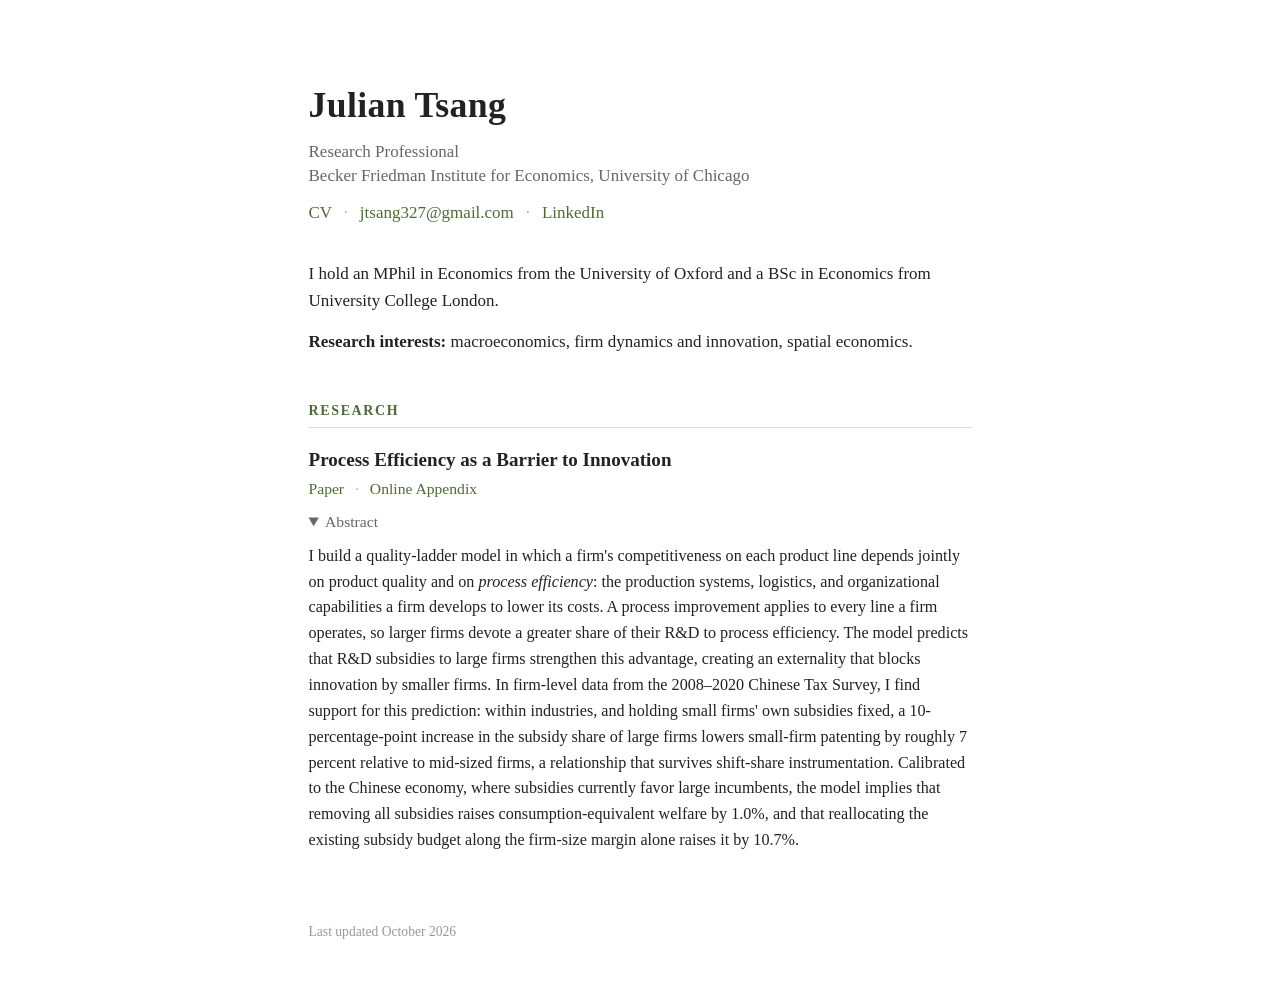
==== index.html @ 260d59ca "Initial personal website Co-Authored-By: Claude Opus 5.5 <noreply@anthropic.com>" ====
<!DOCTYPE html>
<html lang="en">
<head>
  <meta charset="utf-8">
  <meta name="viewport" content="width=device-width, initial-scale=1">
  <title>Julian Tsang</title>
  <meta name="description" content="Julian Tsang, Research Professional at the Becker Friedman Institute, University of Chicago.">
  <link rel="stylesheet" href="style.css">
</head>
<body>
  <main>
    <header>
      <h1>Julian Tsang</h1>
      <p class="position">Research Professional<br>
        Becker Friedman Institute for Economics, University of Chicago</p>
      <p class="links">
        <a href="files/Tsang_CV.pdf">CV</a>
        <span class="sep">&middot;</span>
        <a href="mailto:jtsang327@gmail.com">jtsang327@gmail.com</a>
        <span class="sep">&middot;</span>
        <a href="https://www.linkedin.com/in/julianhltsang/">LinkedIn</a>
      </p>
    </header>

    <section class="about">
      <p>I hold an MPhil in Economics from the University of Oxford and a BSc in Economics from University College London.</p>
      <p><span class="label">Research interests:</span> macroeconomics, firm dynamics and innovation, spatial economics.</p>
    </section>

    <section>
      <h2>Research</h2>
      <article class="paper">
        <h3><a href="files/Tsang_Process_Efficiency.pdf">Process Efficiency as a Barrier to Innovation</a></h3>
        <p class="paper-links">
          <a href="files/Tsang_Process_Efficiency.pdf">Paper</a>
          <span class="sep">&middot;</span>
          <a href="files/Tsang_Process_Efficiency_Online_Appendix.pdf">Online Appendix</a>
        </p>
        <details open>
          <summary>Abstract</summary>
          <p>I build a quality-ladder model in which a firm's competitiveness on each product line depends jointly on product quality and on <em>process efficiency</em>: the production systems, logistics, and organizational capabilities a firm develops to lower its costs. A process improvement applies to every line a firm operates, so larger firms devote a greater share of their R&amp;D to process efficiency. The model predicts that R&amp;D subsidies to large firms strengthen this advantage, creating an externality that blocks innovation by smaller firms. In firm-level data from the 2008&ndash;2020 Chinese Tax Survey, I find support for this prediction: within industries, and holding small firms' own subsidies fixed, a 10-percentage-point increase in the subsidy share of large firms lowers small-firm patenting by roughly 7 percent relative to mid-sized firms, a relationship that survives shift-share instrumentation. Calibrated to the Chinese economy, where subsidies currently favor large incumbents, the model implies that removing all subsidies raises consumption-equivalent welfare by 1.0%, and that reallocating the existing subsidy budget along the firm-size margin alone raises it by 10.7%.</p>
        </details>
      </article>
    </section>

    <footer>
      <p>Last updated October 2026</p>
    </footer>
  </main>
</body>
</html>
---- style.css ----
:root {
  --text: #222;
  --muted: #666;
  --rule: #ddd;
  --accent: #4f6b34;        /* darker shade of the sage green used for links in the paper */
  --accent-hover: #34481f;
}

* { box-sizing: border-box; }

html { font-size: 17px; }

body {
  margin: 0;
  color: var(--text);
  background: #fff;
  font-family: Charter, "Bitstream Charter", "Iowan Old Style", "Sitka Text", Cambria, Georgia, serif;
  line-height: 1.6;
  -webkit-font-smoothing: antialiased;
}

main {
  max-width: 42rem;
  margin: 0 auto;
  padding: 4.5rem 1.5rem 3rem;
}

a {
  color: var(--accent);
  text-decoration: none;
}
a:hover {
  color: var(--accent-hover);
  text-decoration: underline;
  text-underline-offset: 2px;
}

/* header */
h1 {
  margin: 0 0 0.35rem;
  font-size: 2.1rem;
  font-weight: 600;
  letter-spacing: 0.01em;
}
.position {
  margin: 0 0 0.6rem;
  color: var(--muted);
  line-height: 1.45;
}
.links { margin: 0; }
.sep {
  margin: 0 0.45em;
  color: #aaa;
}

/* sections */
section { margin-top: 2.6rem; }
.about { margin-top: 2rem; }
.about p { margin: 0 0 0.8rem; }
.label { font-weight: 600; }

h2 {
  margin: 0 0 1.1rem;
  padding-bottom: 0.3rem;
  border-bottom: 1px solid var(--rule);
  font-size: 0.82rem;
  font-weight: 600;
  letter-spacing: 0.12em;
  text-transform: uppercase;
  color: var(--accent);
}

/* paper entry */
.paper h3 {
  margin: 0 0 0.2rem;
  font-size: 1.12rem;
  font-weight: 600;
  line-height: 1.35;
}
.paper h3 a { color: var(--text); }
.paper h3 a:hover { color: var(--accent); }

.paper-links {
  margin: 0 0 0.5rem;
  font-size: 0.92rem;
}

details { font-size: 0.95rem; }
summary {
  cursor: pointer;
  color: var(--muted);
  font-size: 0.92rem;
  width: max-content;
}
summary:hover { color: var(--text); }
details p {
  margin: 0.5rem 0 0;
}

/* footer */
footer {
  margin-top: 4rem;
  font-size: 0.8rem;
  color: #999;
}

@media (max-width: 540px) {
  html { font-size: 16px; }
  main { padding-top: 2.5rem; }
}
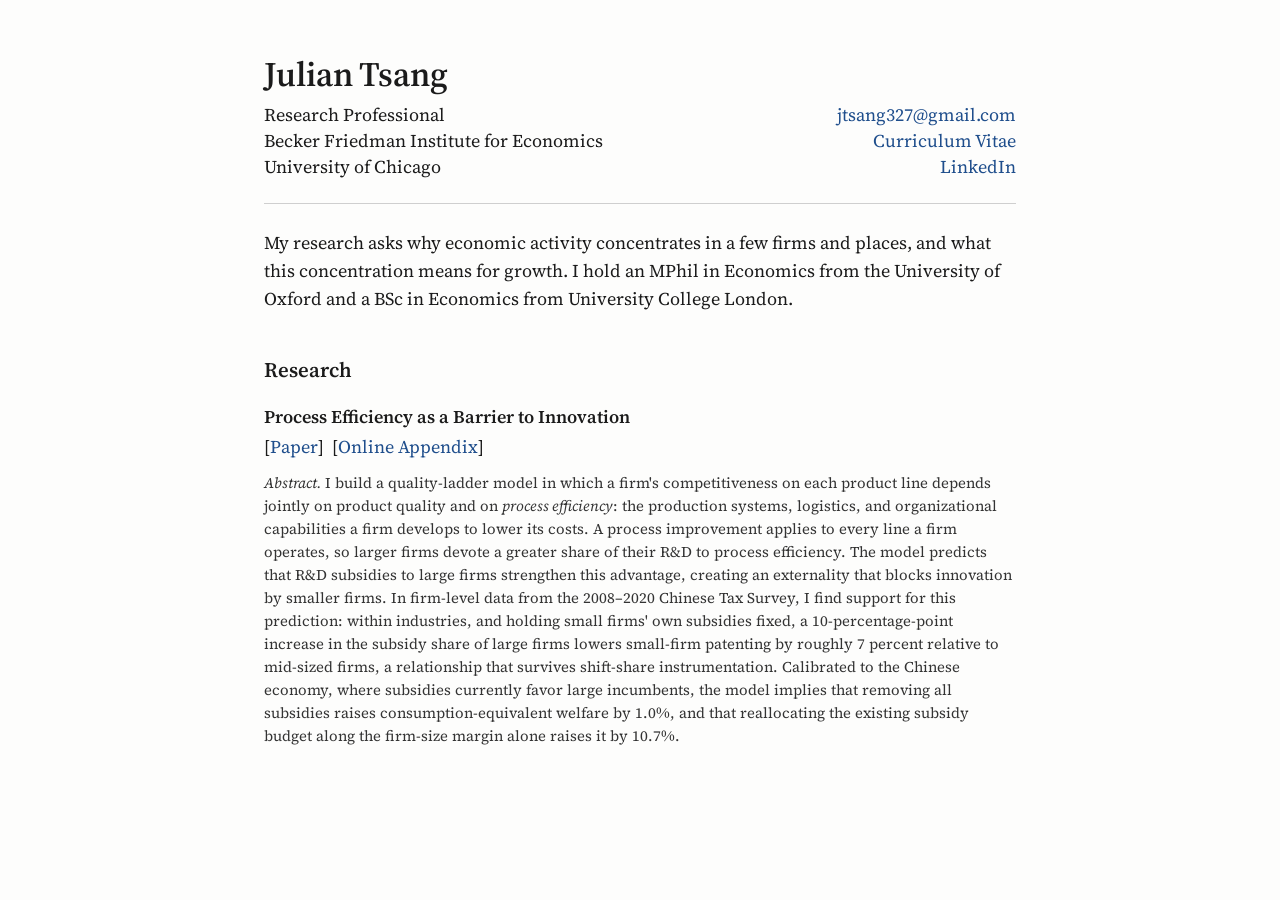
==== commit d2be9f79: "Redesign layout: two-column header, plainer typography Co-Authored-By: Claude Opus 5.5 <noreply@anth" ====
--- a/index.html
+++ b/index.html
@@ -4,48 +4,39 @@
   <meta charset="utf-8">
   <meta name="viewport" content="width=device-width, initial-scale=1">
   <title>Julian Tsang</title>
-  <meta name="description" content="Julian Tsang, Research Professional at the Becker Friedman Institute, University of Chicago.">
+  <meta name="description" content="Julian Tsang, Research Professional at the Becker Friedman Institute for Economics, University of Chicago.">
+  <link rel="preconnect" href="https://fonts.googleapis.com">
+  <link rel="preconnect" href="https://fonts.gstatic.com" crossorigin>
+  <link href="https://fonts.googleapis.com/css2?family=Source+Serif+4:ital,opsz,wght@0,8..60,400;0,8..60,600;1,8..60,400&display=swap" rel="stylesheet">
   <link rel="stylesheet" href="style.css">
 </head>
 <body>
-  <main>
-    <header>
-      <h1>Julian Tsang</h1>
-      <p class="position">Research Professional<br>
-        Becker Friedman Institute for Economics, University of Chicago</p>
-      <p class="links">
-        <a href="files/Tsang_CV.pdf">CV</a>
-        <span class="sep">&middot;</span>
-        <a href="mailto:jtsang327@gmail.com">jtsang327@gmail.com</a>
-        <span class="sep">&middot;</span>
-        <a href="https://www.linkedin.com/in/julianhltsang/">LinkedIn</a>
-      </p>
-    </header>
 
-    <section class="about">
-      <p>I hold an MPhil in Economics from the University of Oxford and a BSc in Economics from University College London.</p>
-      <p><span class="label">Research interests:</span> macroeconomics, firm dynamics and innovation, spatial economics.</p>
-    </section>
+<header>
+  <div class="who">
+    <h1>Julian Tsang</h1>
+    <p>Research Professional<br>
+       Becker Friedman Institute for Economics<br>
+       University of Chicago</p>
+  </div>
+  <div class="contact">
+    <p><a href="mailto:jtsang327@gmail.com">jtsang327@gmail.com</a><br>
+       <a href="files/Tsang_CV.pdf">Curriculum Vitae</a><br>
+       <a href="https://www.linkedin.com/in/julianhltsang/">LinkedIn</a></p>
+  </div>
+</header>
 
-    <section>
-      <h2>Research</h2>
-      <article class="paper">
-        <h3><a href="files/Tsang_Process_Efficiency.pdf">Process Efficiency as a Barrier to Innovation</a></h3>
-        <p class="paper-links">
-          <a href="files/Tsang_Process_Efficiency.pdf">Paper</a>
-          <span class="sep">&middot;</span>
-          <a href="files/Tsang_Process_Efficiency_Online_Appendix.pdf">Online Appendix</a>
-        </p>
-        <details open>
-          <summary>Abstract</summary>
-          <p>I build a quality-ladder model in which a firm's competitiveness on each product line depends jointly on product quality and on <em>process efficiency</em>: the production systems, logistics, and organizational capabilities a firm develops to lower its costs. A process improvement applies to every line a firm operates, so larger firms devote a greater share of their R&amp;D to process efficiency. The model predicts that R&amp;D subsidies to large firms strengthen this advantage, creating an externality that blocks innovation by smaller firms. In firm-level data from the 2008&ndash;2020 Chinese Tax Survey, I find support for this prediction: within industries, and holding small firms' own subsidies fixed, a 10-percentage-point increase in the subsidy share of large firms lowers small-firm patenting by roughly 7 percent relative to mid-sized firms, a relationship that survives shift-share instrumentation. Calibrated to the Chinese economy, where subsidies currently favor large incumbents, the model implies that removing all subsidies raises consumption-equivalent welfare by 1.0%, and that reallocating the existing subsidy budget along the firm-size margin alone raises it by 10.7%.</p>
-        </details>
-      </article>
-    </section>
+<main>
+  <p>My research asks why economic activity concentrates in a few firms and places, and what this concentration means for growth. I hold an MPhil in Economics from the University of Oxford and a BSc in Economics from University College London.</p>
 
-    <footer>
-      <p>Last updated October 2026</p>
-    </footer>
-  </main>
+  <h2>Research</h2>
+
+  <div class="paper">
+    <p class="title">Process Efficiency as a Barrier to Innovation</p>
+    <p class="links">[<a href="files/Tsang_Process_Efficiency.pdf">Paper</a>]&nbsp; [<a href="files/Tsang_Process_Efficiency_Online_Appendix.pdf">Online Appendix</a>]</p>
+    <p class="abstract"><span class="runin">Abstract.</span> I build a quality-ladder model in which a firm's competitiveness on each product line depends jointly on product quality and on <i>process efficiency</i>: the production systems, logistics, and organizational capabilities a firm develops to lower its costs. A process improvement applies to every line a firm operates, so larger firms devote a greater share of their R&amp;D to process efficiency. The model predicts that R&amp;D subsidies to large firms strengthen this advantage, creating an externality that blocks innovation by smaller firms. In firm-level data from the 2008&ndash;2020 Chinese Tax Survey, I find support for this prediction: within industries, and holding small firms' own subsidies fixed, a 10-percentage-point increase in the subsidy share of large firms lowers small-firm patenting by roughly 7 percent relative to mid-sized firms, a relationship that survives shift-share instrumentation. Calibrated to the Chinese economy, where subsidies currently favor large incumbents, the model implies that removing all subsidies raises consumption-equivalent welfare by 1.0%, and that reallocating the existing subsidy budget along the firm-size margin alone raises it by 10.7%.</p>
+  </div>
+</main>
+
 </body>
 </html>
--- a/style.css
+++ b/style.css
@@ -1,110 +1,87 @@
-:root {
-  --text: #222;
-  --muted: #666;
-  --rule: #ddd;
-  --accent: #4f6b34;        /* darker shade of the sage green used for links in the paper */
-  --accent-hover: #34481f;
+body {
+  margin: 0 auto;
+  max-width: 47rem;
+  padding: 3.5rem 1.75rem 4rem;
+  color: #1b1b1b;
+  background: #fdfdfc;
+  font-family: "Source Serif 4", Charter, Georgia, serif;
+  font-size: 18px;
+  line-height: 1.55;
 }
 
-* { box-sizing: border-box; }
+a {
+  color: #1f4e8c;
+  text-decoration: none;
+}
+a:hover {
+  text-decoration: underline;
+  text-decoration-thickness: 1px;
+  text-underline-offset: 3px;
+}
 
-html { font-size: 17px; }
-
-body {
+/* header: name and affiliation on the left, contact on the right */
+header {
+  display: flex;
+  justify-content: space-between;
+  align-items: flex-end;
+  gap: 2rem;
+  padding-bottom: 1.4rem;
+  border-bottom: 1px solid #cfcfcf;
+}
+h1 {
+  margin: 0 0 0.5rem;
+  font-size: 2.15rem;
+  font-weight: 600;
+  line-height: 1.1;
+}
+header p {
   margin: 0;
-  color: var(--text);
-  background: #fff;
-  font-family: Charter, "Bitstream Charter", "Iowan Old Style", "Sitka Text", Cambria, Georgia, serif;
-  line-height: 1.6;
-  -webkit-font-smoothing: antialiased;
+  line-height: 1.45;
+}
+.contact {
+  text-align: right;
 }
 
 main {
-  max-width: 42rem;
-  margin: 0 auto;
-  padding: 4.5rem 1.5rem 3rem;
+  padding-top: 1.6rem;
+}
+main > p {
+  margin: 0;
 }
 
-a {
-  color: var(--accent);
-  text-decoration: none;
-}
-a:hover {
-  color: var(--accent-hover);
-  text-decoration: underline;
-  text-underline-offset: 2px;
+h2 {
+  margin: 2.6rem 0 1rem;
+  font-size: 1.3rem;
+  font-weight: 600;
 }
 
-/* header */
-h1 {
-  margin: 0 0 0.35rem;
-  font-size: 2.1rem;
+.paper .title {
+  margin: 0;
   font-weight: 600;
-  letter-spacing: 0.01em;
 }
-.position {
-  margin: 0 0 0.6rem;
-  color: var(--muted);
-  line-height: 1.45;
+.paper .links {
+  margin: 0.15rem 0 0.7rem;
 }
-.links { margin: 0; }
-.sep {
-  margin: 0 0.45em;
-  color: #aaa;
+.paper .abstract {
+  margin: 0;
+  font-size: 0.93rem;
+  line-height: 1.55;
+  color: #333;
+}
+.runin {
+  font-style: italic;
 }
 
-/* sections */
-section { margin-top: 2.6rem; }
-.about { margin-top: 2rem; }
-.about p { margin: 0 0 0.8rem; }
-.label { font-weight: 600; }
-
-h2 {
-  margin: 0 0 1.1rem;
-  padding-bottom: 0.3rem;
-  border-bottom: 1px solid var(--rule);
-  font-size: 0.82rem;
-  font-weight: 600;
-  letter-spacing: 0.12em;
-  text-transform: uppercase;
-  color: var(--accent);
+@media (max-width: 600px) {
+  body {
+    font-size: 17px;
+    padding-top: 2.2rem;
+  }
+  header {
+    display: block;
+  }
+  .contact {
+    text-align: left;
+    margin-top: 0.9rem;
+  }
 }
-
-/* paper entry */
-.paper h3 {
-  margin: 0 0 0.2rem;
-  font-size: 1.12rem;
-  font-weight: 600;
-  line-height: 1.35;
-}
-.paper h3 a { color: var(--text); }
-.paper h3 a:hover { color: var(--accent); }
-
-.paper-links {
-  margin: 0 0 0.5rem;
-  font-size: 0.92rem;
-}
-
-details { font-size: 0.95rem; }
-summary {
-  cursor: pointer;
-  color: var(--muted);
-  font-size: 0.92rem;
-  width: max-content;
-}
-summary:hover { color: var(--text); }
-details p {
-  margin: 0.5rem 0 0;
-}
-
-/* footer */
-footer {
-  margin-top: 4rem;
-  font-size: 0.8rem;
-  color: #999;
-}
-
-@media (max-width: 540px) {
-  html { font-size: 16px; }
-  main { padding-top: 2.5rem; }
-}
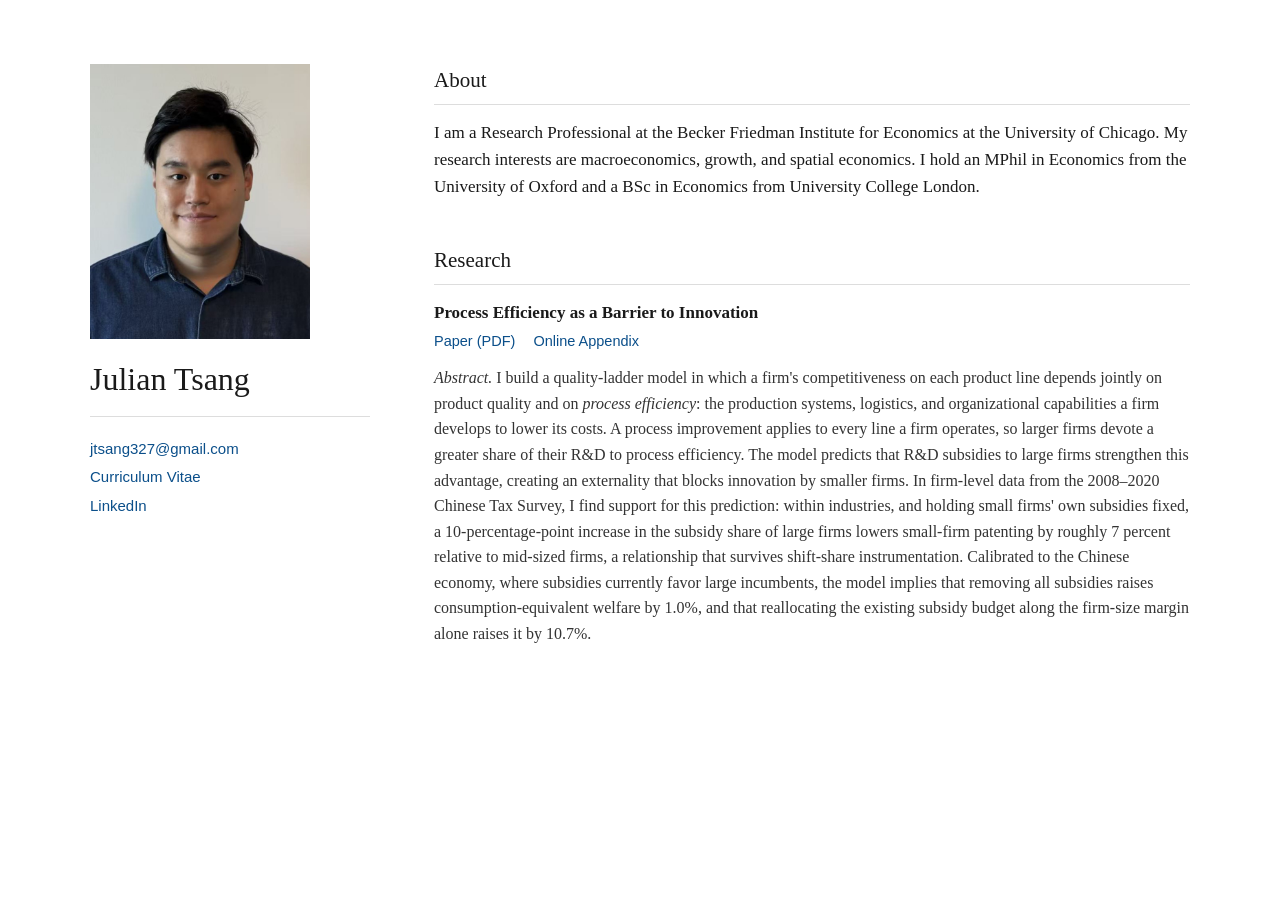
==== commit 1e7099e9: "Sidebar layout with photo, updated bio and CV Co-Authored-By: Claude Opus 5.5 <noreply@anthropic.com" ====
--- a/index.html
+++ b/index.html
@@ -1,42 +1,113 @@
 <!DOCTYPE html>
 <html lang="en">
 <head>
-  <meta charset="utf-8">
-  <meta name="viewport" content="width=device-width, initial-scale=1">
-  <title>Julian Tsang</title>
-  <meta name="description" content="Julian Tsang, Research Professional at the Becker Friedman Institute for Economics, University of Chicago.">
-  <link rel="preconnect" href="https://fonts.googleapis.com">
-  <link rel="preconnect" href="https://fonts.gstatic.com" crossorigin>
-  <link href="https://fonts.googleapis.com/css2?family=Source+Serif+4:ital,opsz,wght@0,8..60,400;0,8..60,600;1,8..60,400&display=swap" rel="stylesheet">
-  <link rel="stylesheet" href="style.css">
+<meta charset="utf-8">
+<meta name="viewport" content="width=device-width, initial-scale=1">
+<title>Julian Tsang</title>
+<style>
+  body {
+    margin: 0;
+    color: #1a1a1a;
+    background: #fff;
+    font-family: Georgia, "Times New Roman", serif;
+    font-size: 17px;
+    line-height: 1.6;
+  }
+  .wrap {
+    max-width: 1100px;
+    margin: 0 auto;
+    padding: 64px 48px 80px;
+    display: grid;
+    grid-template-columns: 280px 1fr;
+    column-gap: 64px;
+  }
+  a { color: #0b4f8a; text-decoration: none; }
+  a:hover { text-decoration: underline; }
+
+  aside .photo {
+    display: block;
+    width: 220px;
+    height: auto;
+    margin-bottom: 22px;
+  }
+  aside h1 {
+    margin: 0 0 18px;
+    font-size: 32px;
+    font-weight: normal;
+    line-height: 1.15;
+  }
+  aside ul {
+    list-style: none;
+    margin: 0;
+    padding: 18px 0 0;
+    border-top: 1px solid #ddd;
+    font-family: "Helvetica Neue", Helvetica, Arial, sans-serif;
+    font-size: 15px;
+    line-height: 1.9;
+  }
+
+  main h2 {
+    margin: 0 0 14px;
+    font-size: 21px;
+    font-weight: normal;
+    border-bottom: 1px solid #ddd;
+    padding-bottom: 6px;
+  }
+  main h2 + * { margin-top: 0; }
+  main section + section { margin-top: 44px; }
+  main p { margin: 0 0 12px; }
+
+  .paper-title { font-weight: bold; }
+  .paper-links {
+    font-family: "Helvetica Neue", Helvetica, Arial, sans-serif;
+    font-size: 14.5px;
+    margin: 4px 0 0;
+  }
+  .paper-links > * { margin-right: 14px; }
+  .abstract {
+    margin-top: 12px;
+    font-size: 16px;
+    color: #333;
+  }
+
+  @media (max-width: 800px) {
+    .wrap { display: block; padding: 36px 22px 60px; }
+    aside { margin-bottom: 36px; }
+  }
+</style>
 </head>
 <body>
+<div class="wrap">
 
-<header>
-  <div class="who">
+  <aside>
+    <img class="photo" src="files/Tsang_photo.jpg" alt="Photo of Julian Tsang">
     <h1>Julian Tsang</h1>
-    <p>Research Professional<br>
-       Becker Friedman Institute for Economics<br>
-       University of Chicago</p>
-  </div>
-  <div class="contact">
-    <p><a href="mailto:jtsang327@gmail.com">jtsang327@gmail.com</a><br>
-       <a href="files/Tsang_CV.pdf">Curriculum Vitae</a><br>
-       <a href="https://www.linkedin.com/in/julianhltsang/">LinkedIn</a></p>
-  </div>
-</header>
+    <ul>
+      <li><a href="mailto:jtsang327@gmail.com">jtsang327@gmail.com</a></li>
+      <li><a href="files/Tsang_CV.pdf">Curriculum Vitae</a></li>
+      <li><a href="https://www.linkedin.com/in/julianhltsang/">LinkedIn</a></li>
+    </ul>
+  </aside>
 
-<main>
-  <p>My research asks why economic activity concentrates in a few firms and places, and what this concentration means for growth. I hold an MPhil in Economics from the University of Oxford and a BSc in Economics from University College London.</p>
+  <main>
+    <section>
+      <h2>About</h2>
+      <p>I am a Research Professional at the Becker Friedman Institute for Economics at the University of Chicago. My research interests are macroeconomics, growth, and spatial economics. I hold an MPhil in Economics from the University of Oxford and a BSc in Economics from University College London.</p>
+    </section>
 
-  <h2>Research</h2>
+    <section>
+      <h2>Research</h2>
+      <div class="paper-title">Process Efficiency as a Barrier to Innovation</div>
+      <div class="paper-links">
+        <a href="files/Tsang_Process_Efficiency.pdf">Paper (PDF)</a>
+        <a href="files/Tsang_Process_Efficiency_Online_Appendix.pdf">Online Appendix</a>
+      </div>
+      <div class="abstract">
+        <i>Abstract.</i> I build a quality-ladder model in which a firm's competitiveness on each product line depends jointly on product quality and on <i>process efficiency</i>: the production systems, logistics, and organizational capabilities a firm develops to lower its costs. A process improvement applies to every line a firm operates, so larger firms devote a greater share of their R&amp;D to process efficiency. The model predicts that R&amp;D subsidies to large firms strengthen this advantage, creating an externality that blocks innovation by smaller firms. In firm-level data from the 2008&ndash;2020 Chinese Tax Survey, I find support for this prediction: within industries, and holding small firms' own subsidies fixed, a 10-percentage-point increase in the subsidy share of large firms lowers small-firm patenting by roughly 7 percent relative to mid-sized firms, a relationship that survives shift-share instrumentation. Calibrated to the Chinese economy, where subsidies currently favor large incumbents, the model implies that removing all subsidies raises consumption-equivalent welfare by 1.0%, and that reallocating the existing subsidy budget along the firm-size margin alone raises it by 10.7%.
+      </div>
+    </section>
+  </main>
 
-  <div class="paper">
-    <p class="title">Process Efficiency as a Barrier to Innovation</p>
-    <p class="links">[<a href="files/Tsang_Process_Efficiency.pdf">Paper</a>]&nbsp; [<a href="files/Tsang_Process_Efficiency_Online_Appendix.pdf">Online Appendix</a>]</p>
-    <p class="abstract"><span class="runin">Abstract.</span> I build a quality-ladder model in which a firm's competitiveness on each product line depends jointly on product quality and on <i>process efficiency</i>: the production systems, logistics, and organizational capabilities a firm develops to lower its costs. A process improvement applies to every line a firm operates, so larger firms devote a greater share of their R&amp;D to process efficiency. The model predicts that R&amp;D subsidies to large firms strengthen this advantage, creating an externality that blocks innovation by smaller firms. In firm-level data from the 2008&ndash;2020 Chinese Tax Survey, I find support for this prediction: within industries, and holding small firms' own subsidies fixed, a 10-percentage-point increase in the subsidy share of large firms lowers small-firm patenting by roughly 7 percent relative to mid-sized firms, a relationship that survives shift-share instrumentation. Calibrated to the Chinese economy, where subsidies currently favor large incumbents, the model implies that removing all subsidies raises consumption-equivalent welfare by 1.0%, and that reallocating the existing subsidy budget along the firm-size margin alone raises it by 10.7%.</p>
-  </div>
-</main>
-
+</div>
 </body>
 </html>
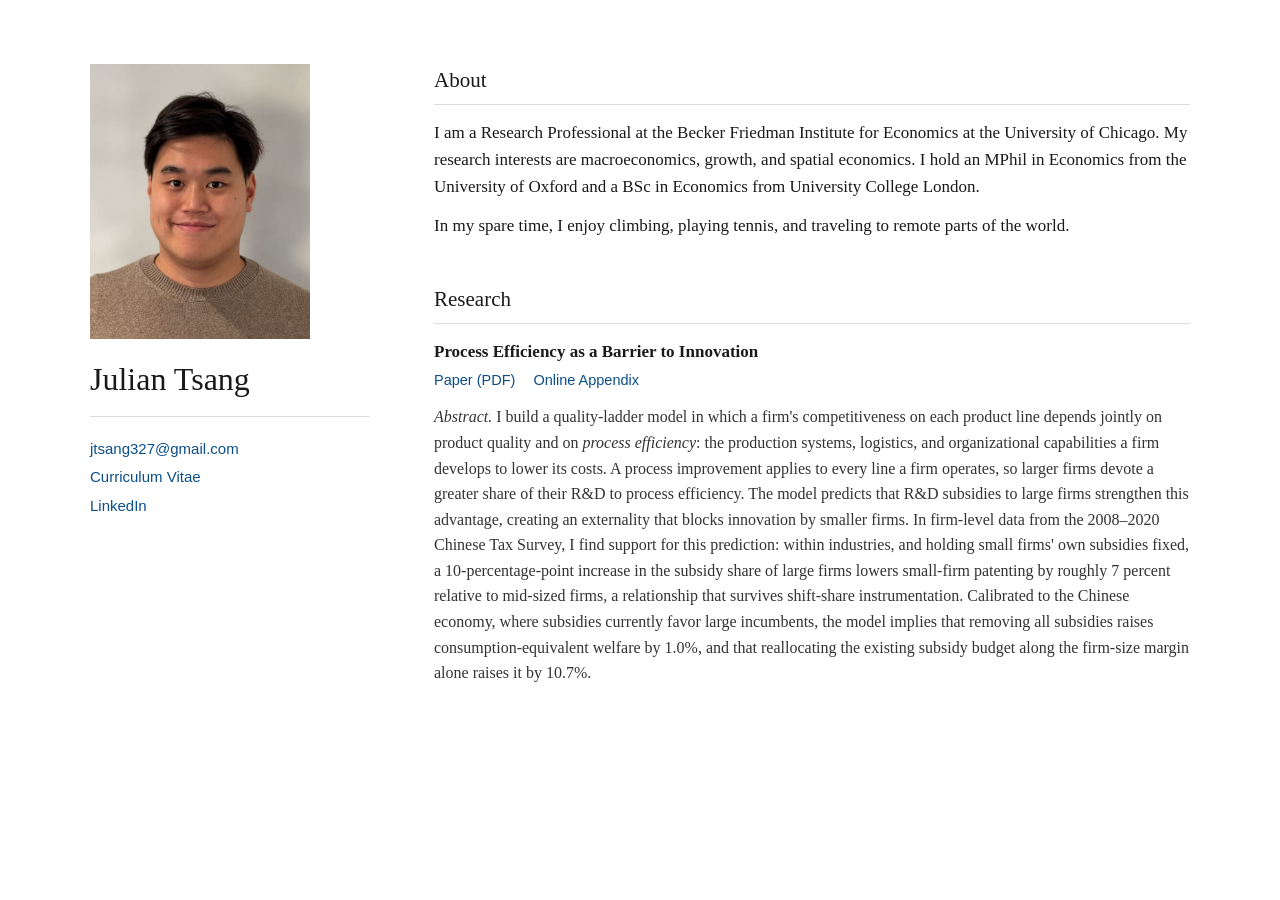
==== commit f34393ce: "Add spare-time paragraph to About Co-Authored-By: Claude Opus 5.5 <noreply@anthropic.com>" ====
--- a/index.html
+++ b/index.html
@@ -93,6 +93,7 @@
     <section>
       <h2>About</h2>
       <p>I am a Research Professional at the Becker Friedman Institute for Economics at the University of Chicago. My research interests are macroeconomics, growth, and spatial economics. I hold an MPhil in Economics from the University of Oxford and a BSc in Economics from University College London.</p>
+      <p>In my spare time, I enjoy climbing, playing tennis, and traveling to remote parts of the world.</p>
     </section>
 
     <section>
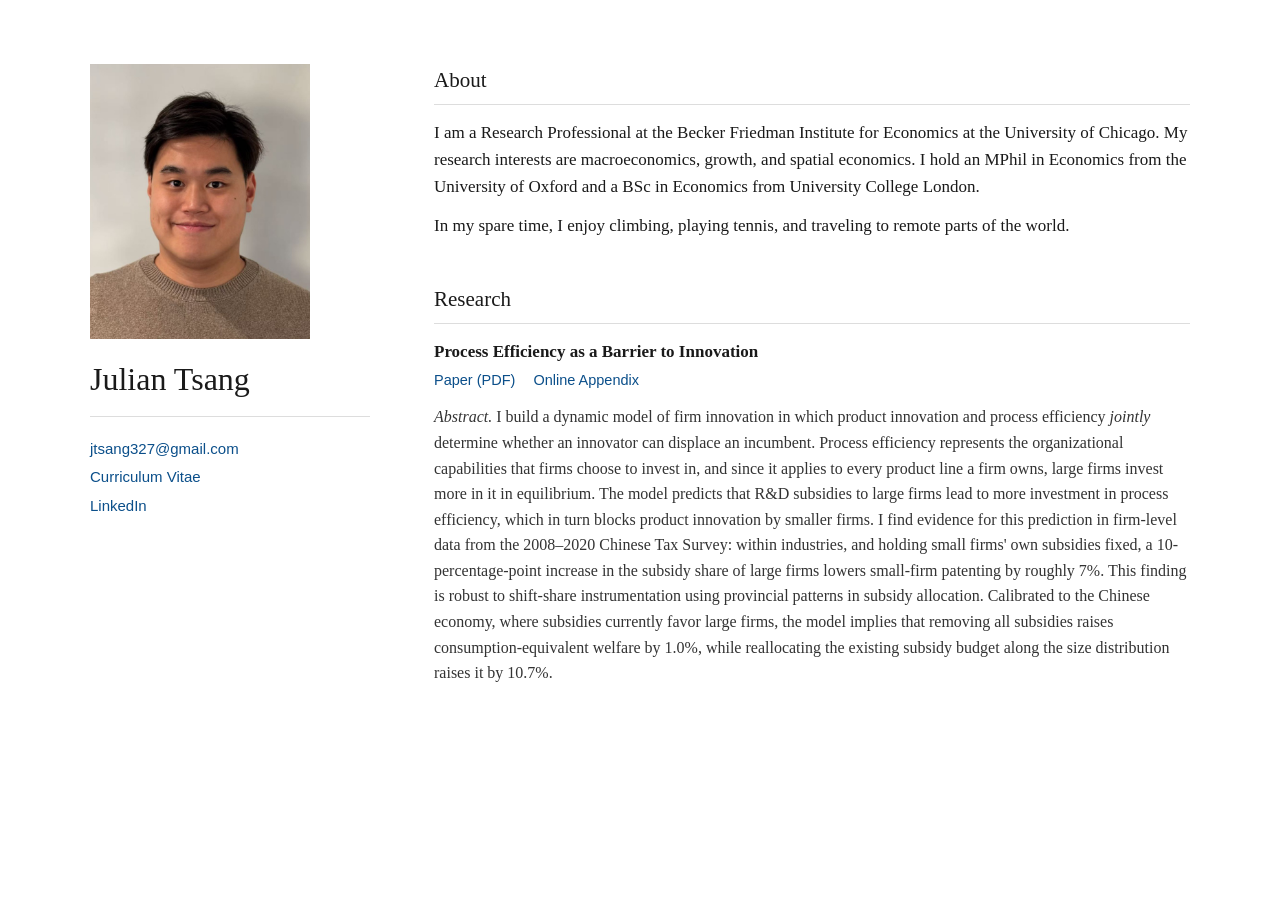
==== commit 4807d194: "Update working paper, abstract, Online Appendix link and CV to the latest versions; add alternate re" ====
--- a/index.html
+++ b/index.html
@@ -101,10 +101,10 @@
       <div class="paper-title">Process Efficiency as a Barrier to Innovation</div>
       <div class="paper-links">
         <a href="files/Tsang_Process_Efficiency.pdf">Paper (PDF)</a>
-        <a href="files/Tsang_Process_Efficiency_Online_Appendix.pdf">Online Appendix</a>
+        <a href="files/Process_Efficiency_Online_Appendix.pdf">Online Appendix</a>
       </div>
       <div class="abstract">
-        <i>Abstract.</i> I build a quality-ladder model in which a firm's competitiveness on each product line depends jointly on product quality and on <i>process efficiency</i>: the production systems, logistics, and organizational capabilities a firm develops to lower its costs. A process improvement applies to every line a firm operates, so larger firms devote a greater share of their R&amp;D to process efficiency. The model predicts that R&amp;D subsidies to large firms strengthen this advantage, creating an externality that blocks innovation by smaller firms. In firm-level data from the 2008&ndash;2020 Chinese Tax Survey, I find support for this prediction: within industries, and holding small firms' own subsidies fixed, a 10-percentage-point increase in the subsidy share of large firms lowers small-firm patenting by roughly 7 percent relative to mid-sized firms, a relationship that survives shift-share instrumentation. Calibrated to the Chinese economy, where subsidies currently favor large incumbents, the model implies that removing all subsidies raises consumption-equivalent welfare by 1.0%, and that reallocating the existing subsidy budget along the firm-size margin alone raises it by 10.7%.
+        <i>Abstract.</i> I build a dynamic model of firm innovation in which product innovation and process efficiency <i>jointly</i> determine whether an innovator can displace an incumbent. Process efficiency represents the organizational capabilities that firms choose to invest in, and since it applies to every product line a firm owns, large firms invest more in it in equilibrium. The model predicts that R&amp;D subsidies to large firms lead to more investment in process efficiency, which in turn blocks product innovation by smaller firms. I find evidence for this prediction in firm-level data from the 2008&ndash;2020 Chinese Tax Survey: within industries, and holding small firms' own subsidies fixed, a 10-percentage-point increase in the subsidy share of large firms lowers small-firm patenting by roughly 7%. This finding is robust to shift-share instrumentation using provincial patterns in subsidy allocation. Calibrated to the Chinese economy, where subsidies currently favor large firms, the model implies that removing all subsidies raises consumption-equivalent welfare by 1.0%, while reallocating the existing subsidy budget along the size distribution raises it by 10.7%.
       </div>
     </section>
   </main>
